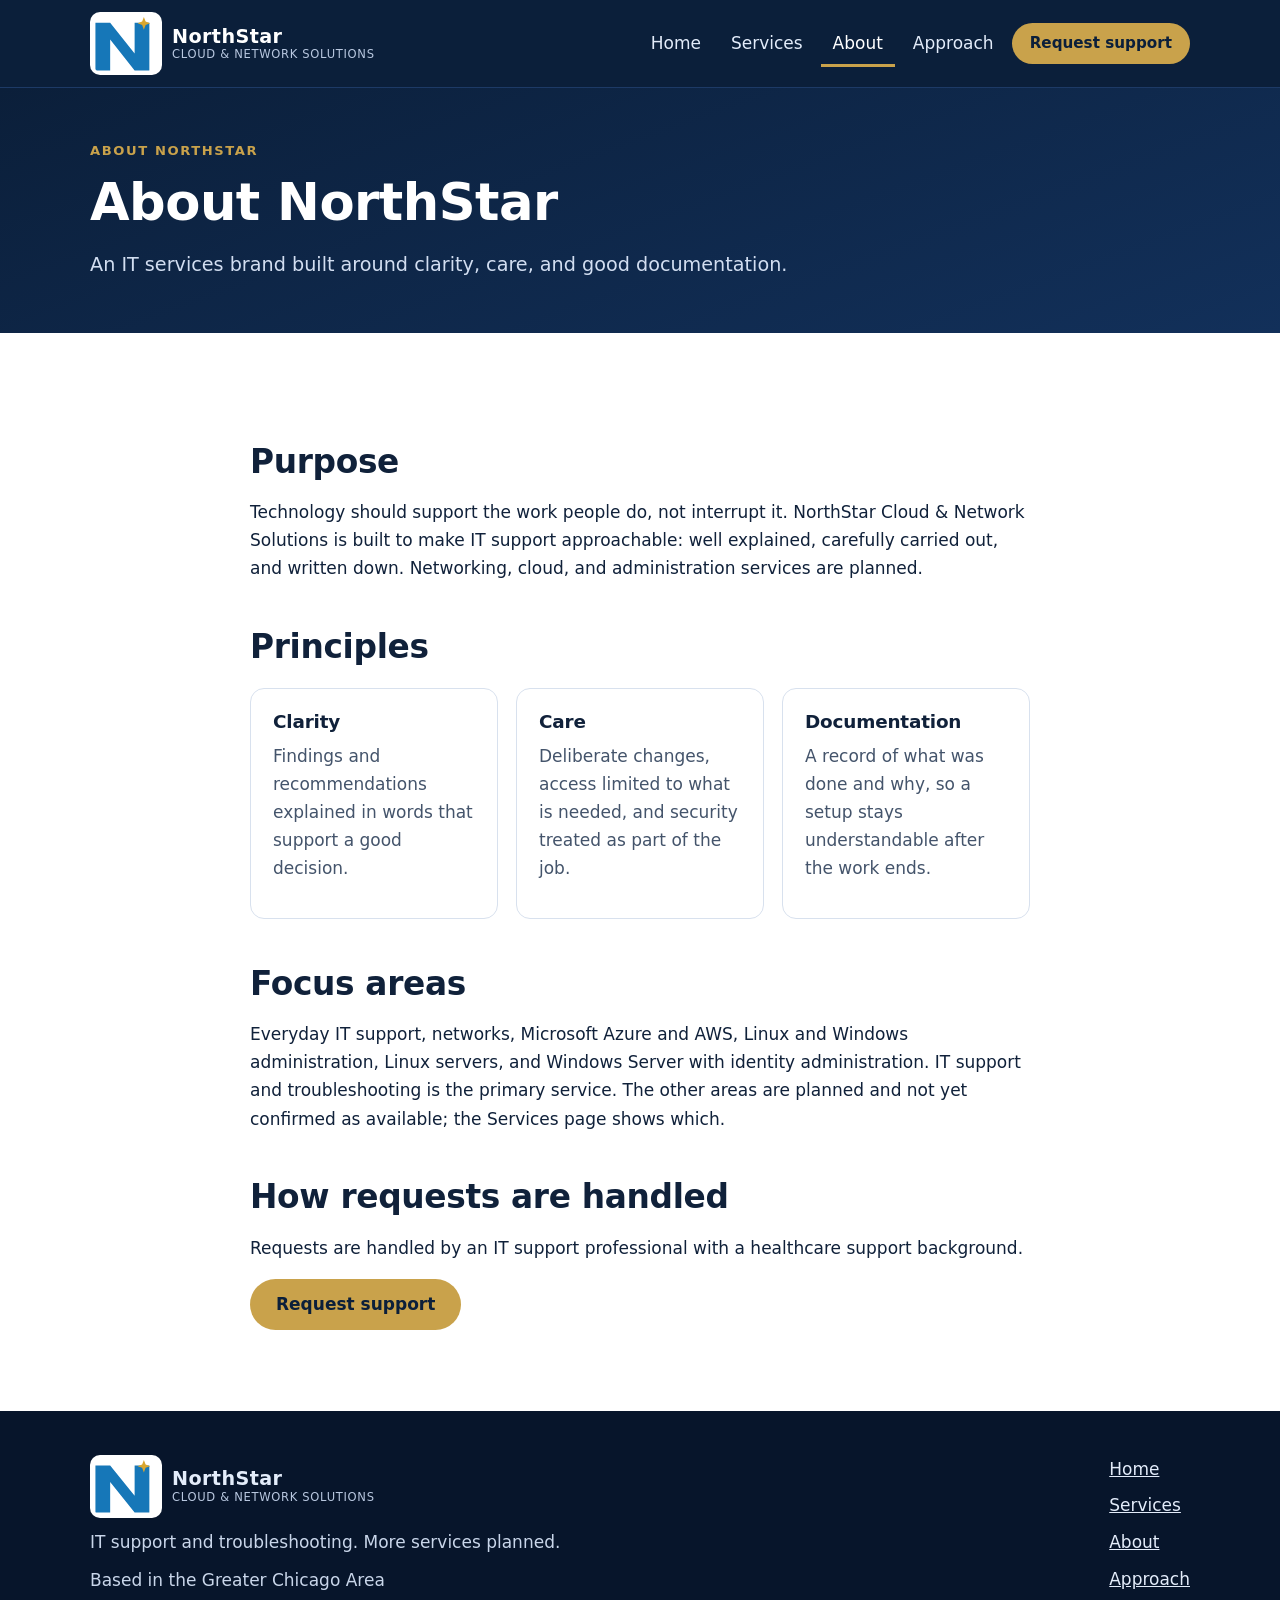
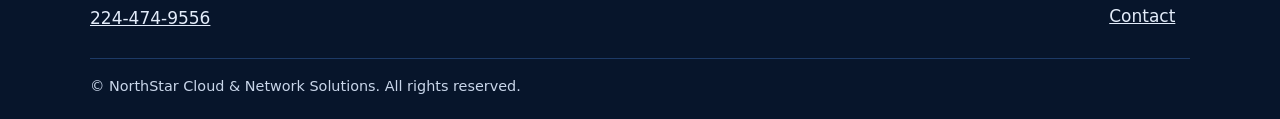
==== about.html @ 83774b37 "Draft NorthStar site: IT support offered, other services planned, call and WhatsApp contact Co-Autho" ====
<!DOCTYPE html>
<html lang="en">
<head>
<meta charset="utf-8">
<meta name="viewport" content="width=device-width, initial-scale=1">
<title>About NorthStar | NorthStar Cloud &amp; Network Solutions</title>
<meta name="description" content="NorthStar is built around clarity, careful changes, and good documentation, starting with IT support and troubleshooting.">
<link rel="canonical" href="https://northstar.jubriladams.com/about.html">
<meta property="og:title" content="About NorthStar | NorthStar Cloud &amp; Network Solutions">
<meta property="og:description" content="NorthStar is built around clarity, careful changes, and good documentation, starting with IT support and troubleshooting.">
<meta property="og:type" content="website">
<meta property="og:url" content="https://northstar.jubriladams.com/about.html">
<meta name="theme-color" content="#0B1F3A">
<link rel="icon" type="image/svg+xml" href="assets/northstar-mark.svg">
<link rel="stylesheet" href="styles.css">
</head>
<body>
<a class="skip" href="#main">Skip to main content</a>
<header class="site-header">
  <div class="wrap bar">
    <a class="brand" href="index.html" aria-label="NorthStar Cloud &amp; Network Solutions home"><img class="logo" src="assets/northstar-mark.svg" alt="" width="72" height="63"><span><b>NorthStar</b><small>Cloud &amp; Network Solutions</small></span></a>
    <nav aria-label="Main"><ul><li><a href="index.html">Home</a></li><li><a href="services.html">Services</a></li><li><a href="about.html" aria-current="page">About</a></li><li><a href="approach.html">Approach</a></li><li><a class="btn btn-gold btn-sm" href="contact.html">Request support</a></li></ul></nav>
  </div>
</header>
<main id="main">

<section class="page-head"><div class="wrap">
  <p class="eyebrow">About NorthStar</p>
  <h1>About NorthStar</h1>
  <p class="lead">An IT services brand built around clarity, care, and good documentation.</p>
</div></section>
<section class="section"><div class="wrap narrow">
  <h2>Purpose</h2>
  <p>Technology should support the work people do, not interrupt it. NorthStar Cloud & Network Solutions is built to make IT support approachable: well explained, carefully carried out, and written down. Networking, cloud, and administration services are planned.</p>
  <h2>Principles</h2>
  <div class="grid3">
    <div class="card"><h3>Clarity</h3><p>Findings and recommendations explained in words that support a good decision.</p></div>
    <div class="card"><h3>Care</h3><p>Deliberate changes, access limited to what is needed, and security treated as part of the job.</p></div>
    <div class="card"><h3>Documentation</h3><p>A record of what was done and why, so a setup stays understandable after the work ends.</p></div>
  </div>
  <h2>Focus areas</h2>
  <p>Everyday IT support, networks, Microsoft Azure and AWS, Linux and Windows administration, Linux servers, and Windows Server with identity administration. IT support and troubleshooting is the primary service. The other areas are planned and not yet confirmed as available; the Services page shows which.</p>
  <h2>How requests are handled</h2>
  <p>Requests are handled by an IT support professional with a healthcare support background.</p>
  <p><a class="btn btn-gold" href="contact.html">Request support</a></p>
</div></section>

</main>
<footer class="site-footer">
  <div class="wrap foot">
    <div><a class="brand" href="index.html"><img class="logo" src="assets/northstar-mark.svg" alt="" width="72" height="63"><span><b>NorthStar</b><small>Cloud &amp; Network Solutions</small></span></a>
    <p>IT support and troubleshooting. More services planned.</p>
    <p>Based in the Greater Chicago Area</p>
    <p><a href="tel:+12244749556">224-474-9556</a></p></div>
    <ul><li><a href="index.html">Home</a></li><li><a href="services.html">Services</a></li><li><a href="about.html">About</a></li><li><a href="approach.html">Approach</a></li><li><a href="contact.html">Contact</a></li></ul>
  </div>
  <div class="wrap legal"><p>&copy; NorthStar Cloud & Network Solutions. All rights reserved.</p></div>
</footer>
</body>
</html>
---- styles.css ----
:root{
  --navy:#0B1F3A; --navy2:#12305A; --blue:#2F6FDB; --blue-d:#1F55B5; --gold:#C9A24B; --gold-d:#8A6A1F;
  --ink:#10213A; --muted:#44546B; --bg:#FFFFFF; --tint:#F2F6FC; --line:#D8E1EE; --card:#FFFFFF;
}
@media (prefers-color-scheme:dark){
  :root{ --ink:#E8EEF8; --muted:#A9B7CC; --bg:#0A1730; --tint:#0E2040; --line:#223A63; --card:#10264A; --blue:#6FA0F5; --blue-d:#9DBCF8; --gold-d:#D9B665; }
}
*{box-sizing:border-box}
html{scroll-behavior:smooth}
body{margin:0;font:17px/1.65 system-ui,-apple-system,"Segoe UI",Roboto,Helvetica,Arial,sans-serif;color:var(--ink);background:var(--bg);-webkit-text-size-adjust:100%}
img,svg{max-width:100%}
a{color:var(--blue-d)}
a:focus-visible,.btn:focus-visible{outline:3px solid var(--gold);outline-offset:3px;border-radius:4px}
.skip{position:absolute;left:-999px;top:8px;background:#fff;color:#000;padding:10px 14px;z-index:20;border-radius:6px}
.skip:focus{left:8px}
.sr{position:absolute;width:1px;height:1px;overflow:hidden;clip:rect(0 0 0 0);white-space:nowrap}
.wrap{width:min(1100px,100% - 40px);margin-inline:auto}
.narrow{width:min(780px,100% - 40px)}
h1,h2,h3{line-height:1.2;margin:0 0 .5em;color:var(--ink);letter-spacing:-.01em}
h1{font-size:clamp(2rem,5.4vw,3.2rem)}
h2{font-size:clamp(1.5rem,3.4vw,2.05rem);margin-top:1.4em}
h3{font-size:1.15rem}
p{margin:0 0 1em}
.eyebrow{font-size:.82rem;font-weight:700;text-transform:uppercase;letter-spacing:.12em;color:var(--gold-d);margin-bottom:.8em}
.lead{font-size:1.2rem;color:var(--muted);max-width:60ch}
.sub{color:var(--muted);max-width:62ch}

/* header */
.site-header{background:var(--navy);position:sticky;top:0;z-index:10;border-bottom:1px solid #1d3a66}
.bar{display:flex;align-items:center;justify-content:space-between;gap:16px;padding:12px 0;flex-wrap:wrap}
.brand{display:flex;align-items:center;gap:10px;text-decoration:none;color:#fff}
.brand span{display:flex;flex-direction:column;line-height:1.15}
.brand b{font-size:1.2rem;letter-spacing:.02em}
.brand small{font-size:.72rem;color:#B9C8E0;letter-spacing:.06em;text-transform:uppercase}
.logo{width:72px;height:63px;flex:none;background:#fff;border-radius:10px;padding:3px 4px;object-fit:contain}
nav ul{list-style:none;margin:0;padding:0;display:flex;gap:6px;align-items:center;flex-wrap:wrap}
nav a{color:#E3ECFA;text-decoration:none;padding:9px 12px;border-radius:8px;font-weight:500;display:inline-block}
nav a:hover{background:#17335F}
nav a[aria-current=page]{color:#fff;box-shadow:inset 0 -3px 0 var(--gold);border-radius:0}
nav a.btn{padding:9px 16px}
nav a.btn[aria-current=page]{box-shadow:none;border-radius:999px}

/* buttons */
.btn{display:inline-block;text-decoration:none;font-weight:700;padding:13px 24px;border-radius:999px;border:2px solid transparent;line-height:1.2;text-align:center}
.btn-sm{padding:9px 16px;font-size:.95rem}
.btn-gold{background:var(--gold);color:#0B1F3A}
.btn-gold:hover{background:#D8B45F}
.btn-ghost{border-color:#7FA2DC;color:#fff}
.btn-ghost:hover{background:#17335F}
.actions{display:flex;gap:12px;flex-wrap:wrap;margin-top:1.4em}

/* hero */
.hero{background:linear-gradient(160deg,var(--navy) 0%,var(--navy2) 100%);color:#fff;padding:72px 0 80px;overflow:hidden}
.hero h1{color:#fff}
.hero .lead{color:#D2DEF1}
.hero .eyebrow{color:var(--gold)}
.hero-grid{display:grid;grid-template-columns:1.25fr .75fr;gap:40px;align-items:center}
.hero-art img{width:100%;max-width:420px;height:auto;display:block;margin-inline:auto;background:#fff;border-radius:20px;padding:10px;box-shadow:0 20px 50px rgba(0,0,0,.35)}
.page-head{background:linear-gradient(160deg,var(--navy) 0%,var(--navy2) 100%);color:#fff;padding:52px 0}
.page-head h1{color:#fff;margin-bottom:.3em}
.page-head .lead{color:#D2DEF1;margin:0}
.page-head .eyebrow{color:var(--gold)}

/* sections */
.section{padding:64px 0}
.tint{background:var(--tint)}
.two{display:grid;grid-template-columns:1fr 1fr;gap:40px;align-items:start}
.stack{display:grid;gap:28px}
.grid4{display:grid;grid-template-columns:repeat(6,1fr);gap:18px;margin-top:28px}
.grid4 .card{grid-column:span 2}
.grid3{display:grid;grid-template-columns:repeat(3,1fr);gap:18px;margin:20px 0 8px}
.grid2{display:grid;grid-template-columns:repeat(2,1fr);gap:18px;margin-top:20px}
.card{background:var(--card);border:1px solid var(--line);border-radius:14px;padding:22px}
.card p{color:var(--muted);margin-bottom:.8em}
.more{font-weight:700;text-decoration:none;border-bottom:2px solid var(--gold)}
.ico{width:46px;height:46px;border-radius:12px;background:var(--navy);color:var(--gold);display:grid;place-items:center;margin-bottom:12px}
.ico svg{width:26px;height:26px}
.ico.big{width:60px;height:60px;border-radius:16px;flex:none}
.ico.big svg{width:32px;height:32px}
.service{display:grid;grid-template-columns:auto 1fr;gap:22px;background:var(--card);border:1px solid var(--line);border-radius:16px;padding:28px;scroll-margin-top:90px}
.service h2{margin-top:0}
.service h3{font-size:1rem;text-transform:uppercase;letter-spacing:.06em;color:var(--muted);margin-top:1.2em}
.who{margin:1em 0 0;padding-top:1em;border-top:1px solid var(--line)}
.ticks{list-style:none;padding:0;margin:0 0 1em}
.ticks li{position:relative;padding-left:28px;margin-bottom:.55em}
.ticks li::before{content:"";position:absolute;left:3px;top:.5em;width:10px;height:10px;background:var(--gold);transform:rotate(45deg)}
.steps{padding-left:1.2em}
.steps li{margin-bottom:.8em}
.note{background:var(--card);border:1px solid var(--line);border-left:5px solid var(--gold);border-radius:12px;padding:22px}
.note h3{margin-top:0}
.process{list-style:none;counter-reset:s;padding:0;display:grid;grid-template-columns:repeat(3,1fr);gap:18px}
.process li{counter-increment:s;background:var(--card);border:1px solid var(--line);border-radius:14px;padding:22px;position:relative}
.process li::before{content:counter(s);display:grid;place-items:center;width:34px;height:34px;border-radius:50%;background:var(--navy);color:var(--gold);font-weight:700;margin-bottom:10px}
.process p{color:var(--muted);margin:0}
.callout{background:#FFF7E0;color:#3B2F0B;border:1px solid #E5CF8F;border-left:5px solid var(--gold);border-radius:10px;padding:16px 18px}
@media (prefers-color-scheme:dark){.callout{background:#2A2410;color:#F3E6B8;border-color:#5C4D1C}}
.badge{display:inline-block;font-size:.75rem;font-weight:700;letter-spacing:.06em;text-transform:uppercase;background:var(--tint);color:var(--gold-d);border:1px solid var(--line);border-radius:999px;padding:3px 10px;margin-bottom:10px}
.meta{font-size:.9rem}
.cta-band{background:var(--navy);color:#fff;text-align:center;padding:60px 0}
.cta-band h2{color:#fff;margin-top:0}
.cta-band p{color:#D2DEF1}

/* contact */
.contact-list{list-style:none;padding:0;margin:0 0 1.2em;display:grid;gap:10px}
.contact-list li{background:var(--card);border:1px solid var(--line);border-radius:12px;padding:14px 18px;display:flex;gap:16px;flex-wrap:wrap}
.contact-list b{min-width:110px;color:var(--muted);font-weight:600}
.contact-list a,.contact-list span{font-weight:600;overflow-wrap:anywhere}
.pending{border:2px dashed var(--line);border-radius:12px;padding:18px;color:var(--muted);background:var(--tint)}
.fine{font-size:.92rem;color:var(--muted)}

/* footer */
.site-footer{background:#07152B;color:#C9D6EA;padding:44px 0 20px}
.site-footer a{color:#E3ECFA}
.foot{display:flex;justify-content:space-between;gap:30px;flex-wrap:wrap}
.foot ul{list-style:none;padding:0;margin:0;display:grid;gap:6px}
.foot p{margin:.6em 0 0}
.legal{border-top:1px solid #1d3a66;margin-top:26px;padding-top:16px;font-size:.9rem}
.legal p{margin:0}

@media (max-width:900px){
  .grid4{grid-template-columns:repeat(2,1fr)}
  .grid4 .card{grid-column:span 1}
  .process{grid-template-columns:repeat(2,1fr)}
  .grid3{grid-template-columns:1fr}
}
@media (max-width:720px){
  body{font-size:16.5px}
  .hero{padding:48px 0 56px}
  .hero-grid,.two,.grid2{grid-template-columns:1fr}
  .hero-art img{max-width:300px;margin-top:8px}
  .grid4{grid-template-columns:1fr}
  .process{grid-template-columns:1fr}
  .service{grid-template-columns:1fr;padding:22px}
  .section{padding:48px 0}
  .bar{flex-direction:column;align-items:flex-start}
  nav a{padding:10px 10px}
  .btn{width:100%}
  nav a.btn{width:auto}
  .actions .btn{width:100%}
}
@media (prefers-reduced-motion:reduce){html{scroll-behavior:auto}}
@media print{.site-header,.cta-band,.skip{display:none}}

.badge-ready{background:#FFF1CC;color:#5A4100;border-color:#E5CF8F}
.draft{border:2px dashed var(--gold);background:var(--tint);color:var(--ink);border-radius:12px;padding:14px 16px;margin:0 0 1em}
.draft-tag{display:block;font-size:.72rem;font-weight:700;letter-spacing:.1em;text-transform:uppercase;color:var(--gold-d);margin-bottom:4px}
.card .badge{margin-bottom:12px}
.service .badge{margin-bottom:6px}
.stack .callout{margin-bottom:0}
@media (max-width:720px){.logo{width:64px;height:56px}}

.contact-card{background:var(--card);border:1px solid var(--line);border-left:5px solid var(--gold);border-radius:14px;padding:22px;margin-bottom:1em}
.contact-card .label{font-size:.8rem;font-weight:700;letter-spacing:.1em;text-transform:uppercase;color:var(--gold-d);margin:0 0 4px}
.contact-card .num{font-size:1.9rem;font-weight:700;margin:0 0 .6em}
.contact-card .num a{color:var(--ink);text-decoration:none}
.btn-outline{border-color:var(--blue-d);color:var(--blue-d)}
.btn-outline:hover{background:var(--tint)}
.actions.center{justify-content:center}
.site-footer .foot p a{color:#E3ECFA}

.contact-card .num.small{font-size:1.15rem;overflow-wrap:anywhere}
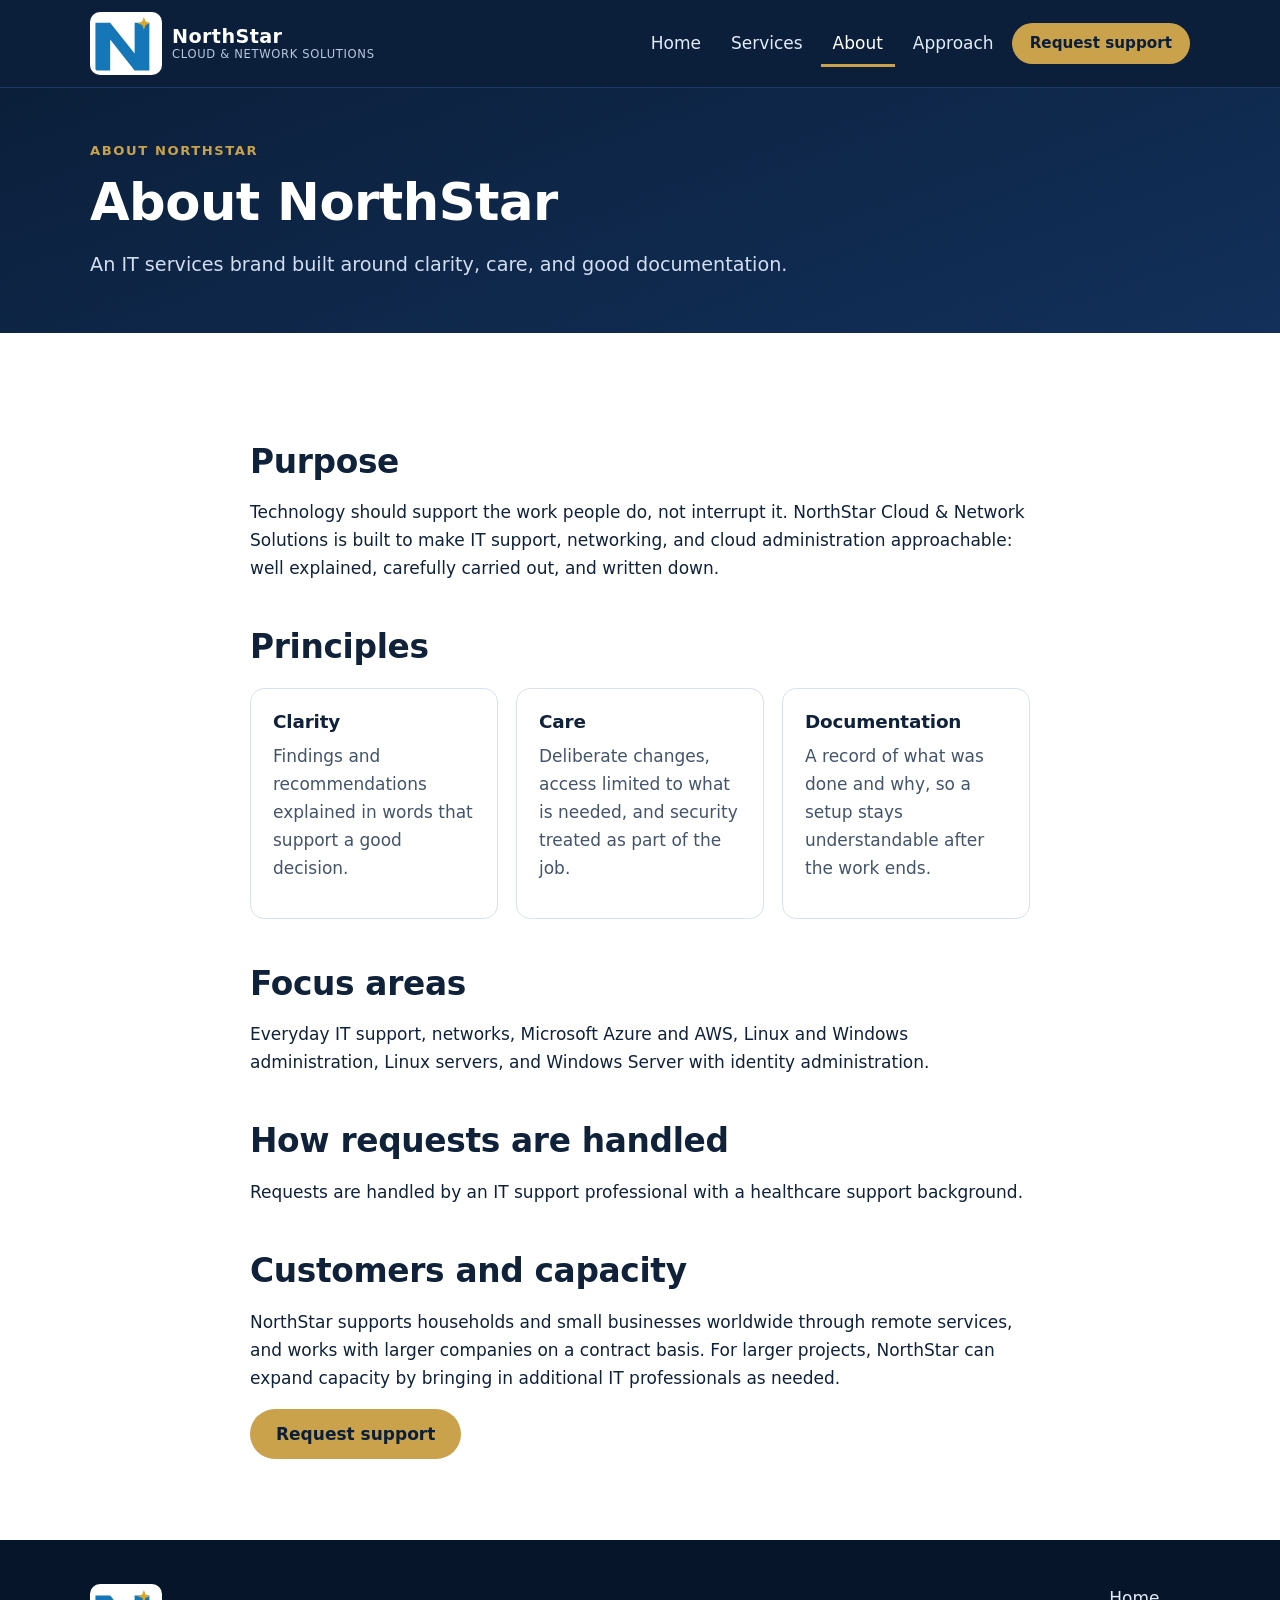
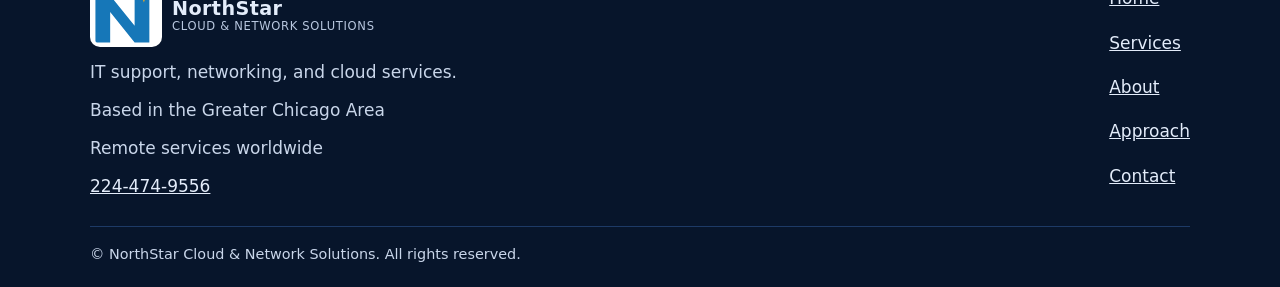
==== commit 221c9c5f: "Reflect confirmed customers, remote services, and offered service areas Co-Authored-By: Claude Sonne" ====
--- a/about.html
+++ b/about.html
@@ -4,10 +4,10 @@
 <meta charset="utf-8">
 <meta name="viewport" content="width=device-width, initial-scale=1">
 <title>About NorthStar | NorthStar Cloud &amp; Network Solutions</title>
-<meta name="description" content="NorthStar is built around clarity, careful changes, and good documentation, starting with IT support and troubleshooting.">
+<meta name="description" content="NorthStar is built around clarity, careful changes, and good documentation for IT support, networking, and cloud work.">
 <link rel="canonical" href="https://northstar.jubriladams.com/about.html">
 <meta property="og:title" content="About NorthStar | NorthStar Cloud &amp; Network Solutions">
-<meta property="og:description" content="NorthStar is built around clarity, careful changes, and good documentation, starting with IT support and troubleshooting.">
+<meta property="og:description" content="NorthStar is built around clarity, careful changes, and good documentation for IT support, networking, and cloud work.">
 <meta property="og:type" content="website">
 <meta property="og:url" content="https://northstar.jubriladams.com/about.html">
 <meta name="theme-color" content="#0B1F3A">
@@ -31,7 +31,7 @@
 </div></section>
 <section class="section"><div class="wrap narrow">
   <h2>Purpose</h2>
-  <p>Technology should support the work people do, not interrupt it. NorthStar Cloud & Network Solutions is built to make IT support approachable: well explained, carefully carried out, and written down. Networking, cloud, and administration services are planned.</p>
+  <p>Technology should support the work people do, not interrupt it. NorthStar Cloud & Network Solutions is built to make IT support, networking, and cloud administration approachable: well explained, carefully carried out, and written down.</p>
   <h2>Principles</h2>
   <div class="grid3">
     <div class="card"><h3>Clarity</h3><p>Findings and recommendations explained in words that support a good decision.</p></div>
@@ -39,9 +39,11 @@
     <div class="card"><h3>Documentation</h3><p>A record of what was done and why, so a setup stays understandable after the work ends.</p></div>
   </div>
   <h2>Focus areas</h2>
-  <p>Everyday IT support, networks, Microsoft Azure and AWS, Linux and Windows administration, Linux servers, and Windows Server with identity administration. IT support and troubleshooting is the primary service. The other areas are planned and not yet confirmed as available; the Services page shows which.</p>
+  <p>Everyday IT support, networks, Microsoft Azure and AWS, Linux and Windows administration, Linux servers, and Windows Server with identity administration.</p>
   <h2>How requests are handled</h2>
   <p>Requests are handled by an IT support professional with a healthcare support background.</p>
+  <h2>Customers and capacity</h2>
+  <p>NorthStar supports households and small businesses worldwide through remote services, and works with larger companies on a contract basis. For larger projects, NorthStar can expand capacity by bringing in additional IT professionals as needed.</p>
   <p><a class="btn btn-gold" href="contact.html">Request support</a></p>
 </div></section>
 
@@ -49,8 +51,9 @@
 <footer class="site-footer">
   <div class="wrap foot">
     <div><a class="brand" href="index.html"><img class="logo" src="assets/northstar-mark.svg" alt="" width="72" height="63"><span><b>NorthStar</b><small>Cloud &amp; Network Solutions</small></span></a>
-    <p>IT support and troubleshooting. More services planned.</p>
+    <p>IT support, networking, and cloud services.</p>
     <p>Based in the Greater Chicago Area</p>
+    <p>Remote services worldwide</p>
     <p><a href="tel:+12244749556">224-474-9556</a></p></div>
     <ul><li><a href="index.html">Home</a></li><li><a href="services.html">Services</a></li><li><a href="about.html">About</a></li><li><a href="approach.html">Approach</a></li><li><a href="contact.html">Contact</a></li></ul>
   </div>
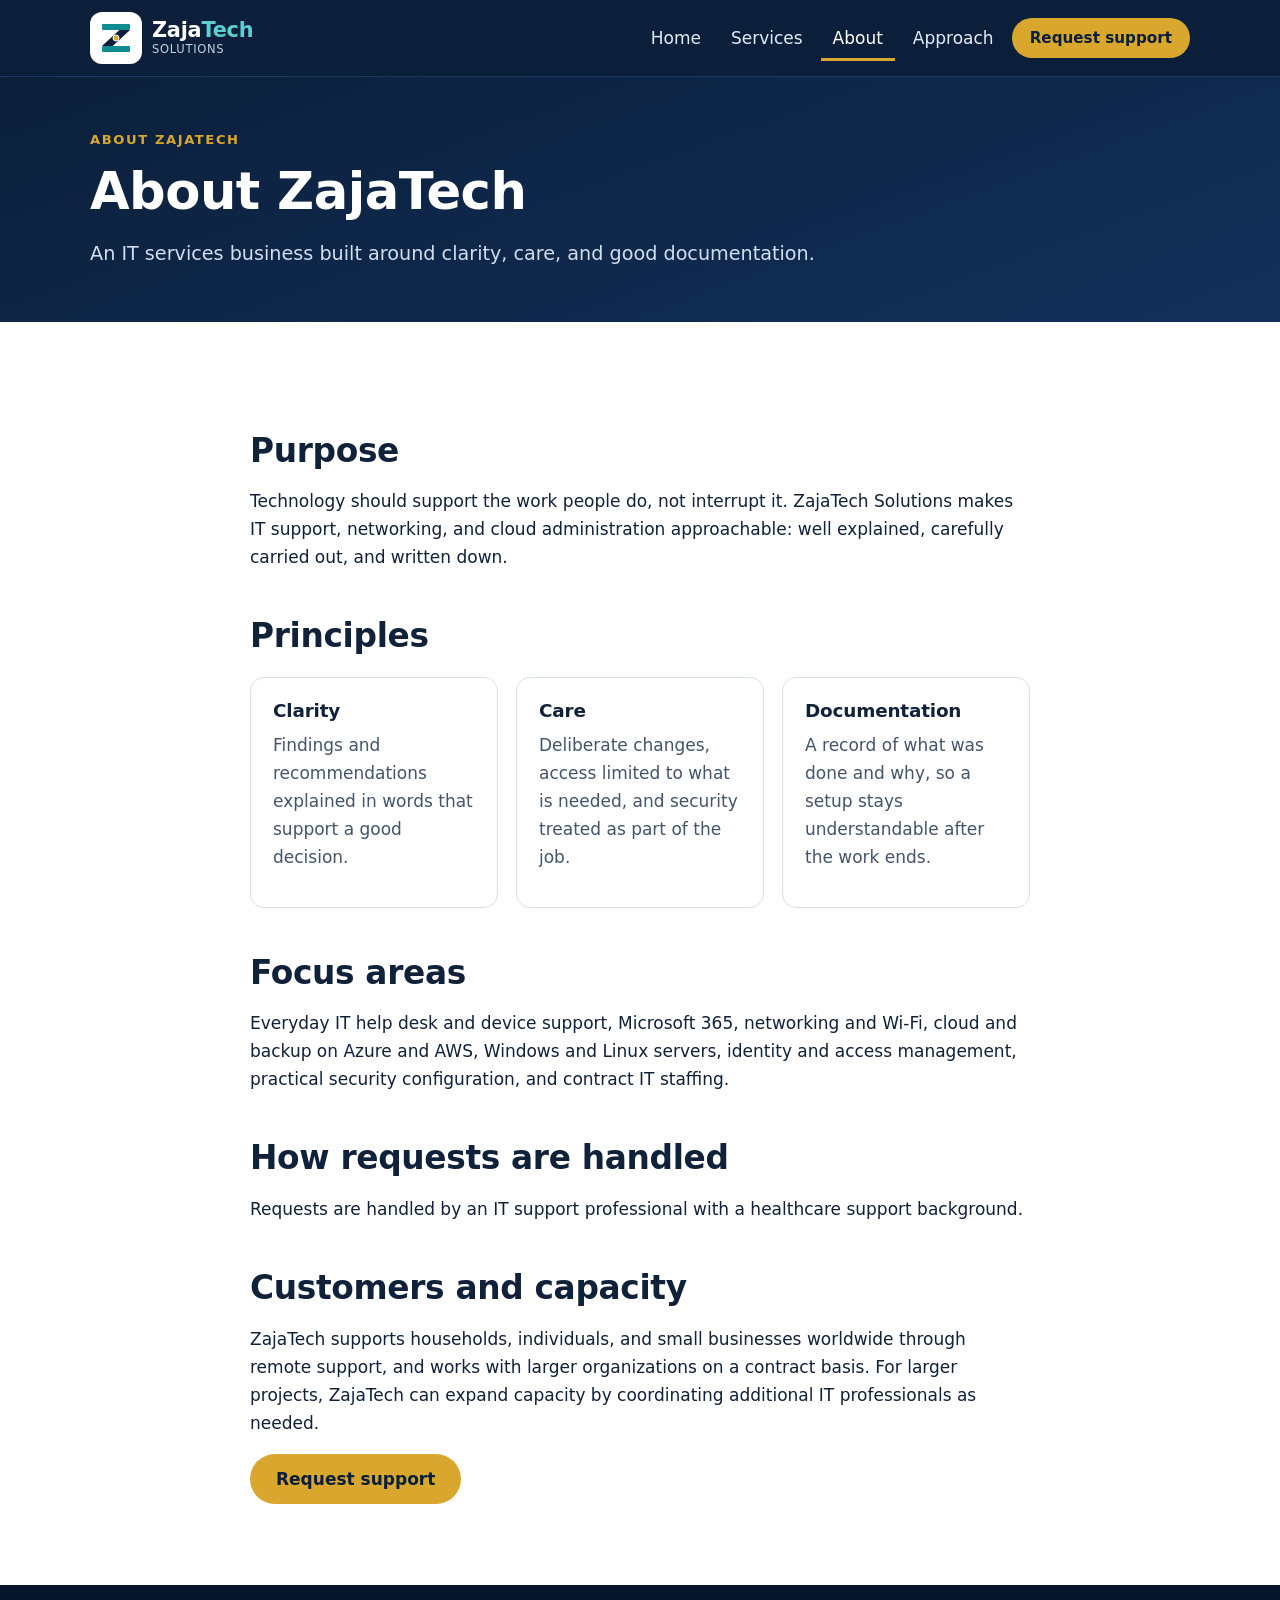
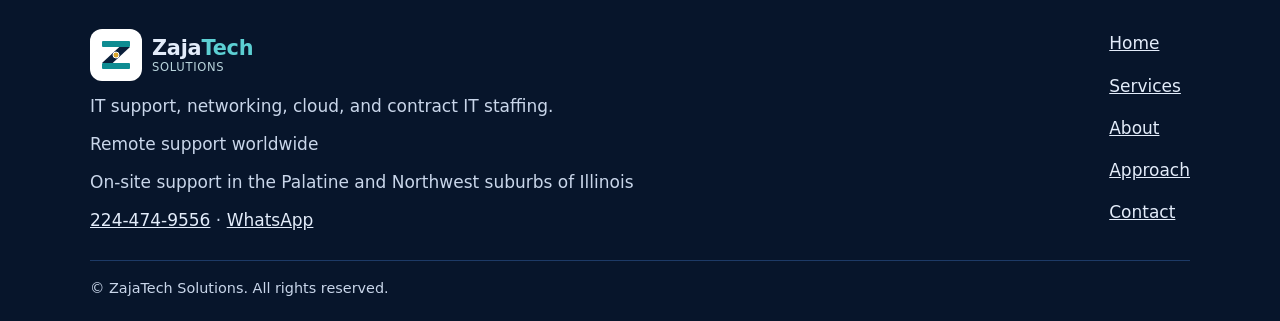
==== commit a7eb26e6: "Rebrand site to ZajaTech Solutions New navy, teal, and gold Z logo, mark, and favicon as editable SV" ====
--- a/about.html
+++ b/about.html
@@ -3,35 +3,33 @@
 <head>
 <meta charset="utf-8">
 <meta name="viewport" content="width=device-width, initial-scale=1">
-<title>About NorthStar | NorthStar Cloud &amp; Network Solutions</title>
-<meta name="description" content="NorthStar is built around clarity, careful changes, and good documentation for IT support, networking, and cloud work.">
-<link rel="canonical" href="https://northstar.jubriladams.com/about.html">
-<meta property="og:title" content="About NorthStar | NorthStar Cloud &amp; Network Solutions">
-<meta property="og:description" content="NorthStar is built around clarity, careful changes, and good documentation for IT support, networking, and cloud work.">
+<title>About ZajaTech | ZajaTech Solutions</title>
+<meta name="description" content="ZajaTech Solutions is built around clarity, careful changes, and good documentation for IT support, networking, and cloud work.">
+<meta property="og:title" content="About ZajaTech | ZajaTech Solutions">
+<meta property="og:description" content="ZajaTech Solutions is built around clarity, careful changes, and good documentation for IT support, networking, and cloud work.">
 <meta property="og:type" content="website">
-<meta property="og:url" content="https://northstar.jubriladams.com/about.html">
 <meta name="theme-color" content="#0B1F3A">
-<link rel="icon" type="image/svg+xml" href="assets/northstar-mark.svg">
+<link rel="icon" type="image/svg+xml" href="assets/zajatech-favicon.svg">
 <link rel="stylesheet" href="styles.css">
 </head>
 <body>
 <a class="skip" href="#main">Skip to main content</a>
 <header class="site-header">
   <div class="wrap bar">
-    <a class="brand" href="index.html" aria-label="NorthStar Cloud &amp; Network Solutions home"><img class="logo" src="assets/northstar-mark.svg" alt="" width="72" height="63"><span><b>NorthStar</b><small>Cloud &amp; Network Solutions</small></span></a>
+    <a class="brand" href="index.html" aria-label="ZajaTech Solutions home"><img class="logo" src="assets/zajatech-mark.svg" alt="" width="52" height="52"><span><b>Zaja<span>Tech</span></b><small>Solutions</small></span></a>
     <nav aria-label="Main"><ul><li><a href="index.html">Home</a></li><li><a href="services.html">Services</a></li><li><a href="about.html" aria-current="page">About</a></li><li><a href="approach.html">Approach</a></li><li><a class="btn btn-gold btn-sm" href="contact.html">Request support</a></li></ul></nav>
   </div>
 </header>
 <main id="main">
 
 <section class="page-head"><div class="wrap">
-  <p class="eyebrow">About NorthStar</p>
-  <h1>About NorthStar</h1>
-  <p class="lead">An IT services brand built around clarity, care, and good documentation.</p>
+  <p class="eyebrow">About ZajaTech</p>
+  <h1>About ZajaTech</h1>
+  <p class="lead">An IT services business built around clarity, care, and good documentation.</p>
 </div></section>
 <section class="section"><div class="wrap narrow">
   <h2>Purpose</h2>
-  <p>Technology should support the work people do, not interrupt it. NorthStar Cloud & Network Solutions is built to make IT support, networking, and cloud administration approachable: well explained, carefully carried out, and written down.</p>
+  <p>Technology should support the work people do, not interrupt it. ZajaTech Solutions makes IT support, networking, and cloud administration approachable: well explained, carefully carried out, and written down.</p>
   <h2>Principles</h2>
   <div class="grid3">
     <div class="card"><h3>Clarity</h3><p>Findings and recommendations explained in words that support a good decision.</p></div>
@@ -39,25 +37,25 @@
     <div class="card"><h3>Documentation</h3><p>A record of what was done and why, so a setup stays understandable after the work ends.</p></div>
   </div>
   <h2>Focus areas</h2>
-  <p>Everyday IT support, networks, Microsoft Azure and AWS, Linux and Windows administration, Linux servers, and Windows Server with identity administration.</p>
+  <p>Everyday IT help desk and device support, Microsoft 365, networking and Wi-Fi, cloud and backup on Azure and AWS, Windows and Linux servers, identity and access management, practical security configuration, and contract IT staffing.</p>
   <h2>How requests are handled</h2>
   <p>Requests are handled by an IT support professional with a healthcare support background.</p>
   <h2>Customers and capacity</h2>
-  <p>NorthStar supports households and small businesses worldwide through remote services, and works with larger companies on a contract basis. For larger projects, NorthStar can expand capacity by bringing in additional IT professionals as needed.</p>
+  <p>ZajaTech supports households, individuals, and small businesses worldwide through remote support, and works with larger organizations on a contract basis. For larger projects, ZajaTech can expand capacity by coordinating additional IT professionals as needed.</p>
   <p><a class="btn btn-gold" href="contact.html">Request support</a></p>
 </div></section>
 
 </main>
 <footer class="site-footer">
   <div class="wrap foot">
-    <div><a class="brand" href="index.html"><img class="logo" src="assets/northstar-mark.svg" alt="" width="72" height="63"><span><b>NorthStar</b><small>Cloud &amp; Network Solutions</small></span></a>
-    <p>IT support, networking, and cloud services.</p>
-    <p>Based in the Greater Chicago Area</p>
-    <p>Remote services worldwide</p>
-    <p><a href="tel:+12244749556">224-474-9556</a></p></div>
+    <div><a class="brand" href="index.html"><img class="logo" src="assets/zajatech-mark.svg" alt="" width="52" height="52"><span><b>Zaja<span>Tech</span></b><small>Solutions</small></span></a>
+    <p>IT support, networking, cloud, and contract IT staffing.</p>
+    <p>Remote support worldwide</p>
+    <p>On-site support in the Palatine and Northwest suburbs of Illinois</p>
+    <p><a href="tel:+12244749556">224-474-9556</a> &middot; <a href="https://wa.me/12244749556" rel="noopener">WhatsApp</a></p></div>
     <ul><li><a href="index.html">Home</a></li><li><a href="services.html">Services</a></li><li><a href="about.html">About</a></li><li><a href="approach.html">Approach</a></li><li><a href="contact.html">Contact</a></li></ul>
   </div>
-  <div class="wrap legal"><p>&copy; NorthStar Cloud & Network Solutions. All rights reserved.</p></div>
+  <div class="wrap legal"><p>&copy; ZajaTech Solutions. All rights reserved.</p></div>
 </footer>
 </body>
 </html>
--- a/styles.css
+++ b/styles.css
@@ -1,9 +1,9 @@
 :root{
-  --navy:#0B1F3A; --navy2:#12305A; --blue:#2F6FDB; --blue-d:#1F55B5; --gold:#C9A24B; --gold-d:#8A6A1F;
+  --navy:#0B1F3A; --navy2:#12305A; --blue:#0E8C92; --blue-d:#0A6F74; --teal-l:#5CCFD3; --gold:#D9A62E; --gold-d:#8A6A1F;
   --ink:#10213A; --muted:#44546B; --bg:#FFFFFF; --tint:#F2F6FC; --line:#D8E1EE; --card:#FFFFFF;
 }
 @media (prefers-color-scheme:dark){
-  :root{ --ink:#E8EEF8; --muted:#A9B7CC; --bg:#0A1730; --tint:#0E2040; --line:#223A63; --card:#10264A; --blue:#6FA0F5; --blue-d:#9DBCF8; --gold-d:#D9B665; }
+  :root{ --ink:#E8EEF8; --muted:#A9B7CC; --bg:#0A1730; --tint:#0E2040; --line:#223A63; --card:#10264A; --blue:#2DC4C9; --blue-d:#5CCFD3; --gold-d:#D9B665; }
 }
 *{box-sizing:border-box}
 html{scroll-behavior:smooth}
@@ -30,9 +30,10 @@
 .bar{display:flex;align-items:center;justify-content:space-between;gap:16px;padding:12px 0;flex-wrap:wrap}
 .brand{display:flex;align-items:center;gap:10px;text-decoration:none;color:#fff}
 .brand span{display:flex;flex-direction:column;line-height:1.15}
-.brand b{font-size:1.2rem;letter-spacing:.02em}
-.brand small{font-size:.72rem;color:#B9C8E0;letter-spacing:.06em;text-transform:uppercase}
-.logo{width:72px;height:63px;flex:none;background:#fff;border-radius:10px;padding:3px 4px;object-fit:contain}
+.brand b{font-size:1.3rem;letter-spacing:-.01em}
+.brand b span{color:var(--teal-l)}
+.brand small{font-size:.72rem;color:#B9D4DC;letter-spacing:.06em;text-transform:uppercase}
+.logo{width:52px;height:52px;flex:none;background:#fff;border-radius:12px;padding:6px;object-fit:contain}
 nav ul{list-style:none;margin:0;padding:0;display:flex;gap:6px;align-items:center;flex-wrap:wrap}
 nav a{color:#E3ECFA;text-decoration:none;padding:9px 12px;border-radius:8px;font-weight:500;display:inline-block}
 nav a:hover{background:#17335F}
@@ -45,7 +46,7 @@
 .btn-sm{padding:9px 16px;font-size:.95rem}
 .btn-gold{background:var(--gold);color:#0B1F3A}
 .btn-gold:hover{background:#D8B45F}
-.btn-ghost{border-color:#7FA2DC;color:#fff}
+.btn-ghost{border-color:#6FC4C8;color:#fff}
 .btn-ghost:hover{background:#17335F}
 .actions{display:flex;gap:12px;flex-wrap:wrap;margin-top:1.4em}
 
@@ -55,7 +56,7 @@
 .hero .lead{color:#D2DEF1}
 .hero .eyebrow{color:var(--gold)}
 .hero-grid{display:grid;grid-template-columns:1.25fr .75fr;gap:40px;align-items:center}
-.hero-art img{width:100%;max-width:420px;height:auto;display:block;margin-inline:auto;background:#fff;border-radius:20px;padding:10px;box-shadow:0 20px 50px rgba(0,0,0,.35)}
+.hero-art img{width:100%;max-width:380px;height:auto;display:block;margin-inline:auto;background:#fff;border-radius:20px;padding:10px;box-shadow:0 20px 50px rgba(0,0,0,.35)}
 .page-head{background:linear-gradient(160deg,var(--navy) 0%,var(--navy2) 100%);color:#fff;padding:52px 0}
 .page-head h1{color:#fff;margin-bottom:.3em}
 .page-head .lead{color:#D2DEF1;margin:0}
@@ -66,8 +67,7 @@
 .tint{background:var(--tint)}
 .two{display:grid;grid-template-columns:1fr 1fr;gap:40px;align-items:start}
 .stack{display:grid;gap:28px}
-.grid4{display:grid;grid-template-columns:repeat(6,1fr);gap:18px;margin-top:28px}
-.grid4 .card{grid-column:span 2}
+.grid4{display:grid;grid-template-columns:repeat(4,1fr);gap:18px;margin-top:28px}
 .grid3{display:grid;grid-template-columns:repeat(3,1fr);gap:18px;margin:20px 0 8px}
 .grid2{display:grid;grid-template-columns:repeat(2,1fr);gap:18px;margin-top:20px}
 .card{background:var(--card);border:1px solid var(--line);border-radius:14px;padding:22px}
@@ -119,7 +119,6 @@
 
 @media (max-width:900px){
   .grid4{grid-template-columns:repeat(2,1fr)}
-  .grid4 .card{grid-column:span 1}
   .process{grid-template-columns:repeat(2,1fr)}
   .grid3{grid-template-columns:1fr}
 }
@@ -147,7 +146,7 @@
 .card .badge{margin-bottom:12px}
 .service .badge{margin-bottom:6px}
 .stack .callout{margin-bottom:0}
-@media (max-width:720px){.logo{width:64px;height:56px}}
+@media (max-width:720px){.logo{width:46px;height:46px;padding:5px}}
 
 .contact-card{background:var(--card);border:1px solid var(--line);border-left:5px solid var(--gold);border-radius:14px;padding:22px;margin-bottom:1em}
 .contact-card .label{font-size:.8rem;font-weight:700;letter-spacing:.1em;text-transform:uppercase;color:var(--gold-d);margin:0 0 4px}
@@ -159,3 +158,11 @@
 .site-footer .foot p a{color:#E3ECFA}
 
 .contact-card .num.small{font-size:1.15rem;overflow-wrap:anywhere}
+
+.btn-gold:hover{background:#E6B84A}
+.brand b{font-weight:800}
+.hero .btn-ghost,.cta-band .btn-ghost{color:#fff}
+.tint2{background:var(--tint)}
+
+.brand b span{display:inline;flex-direction:row}
+.brand b{white-space:nowrap}
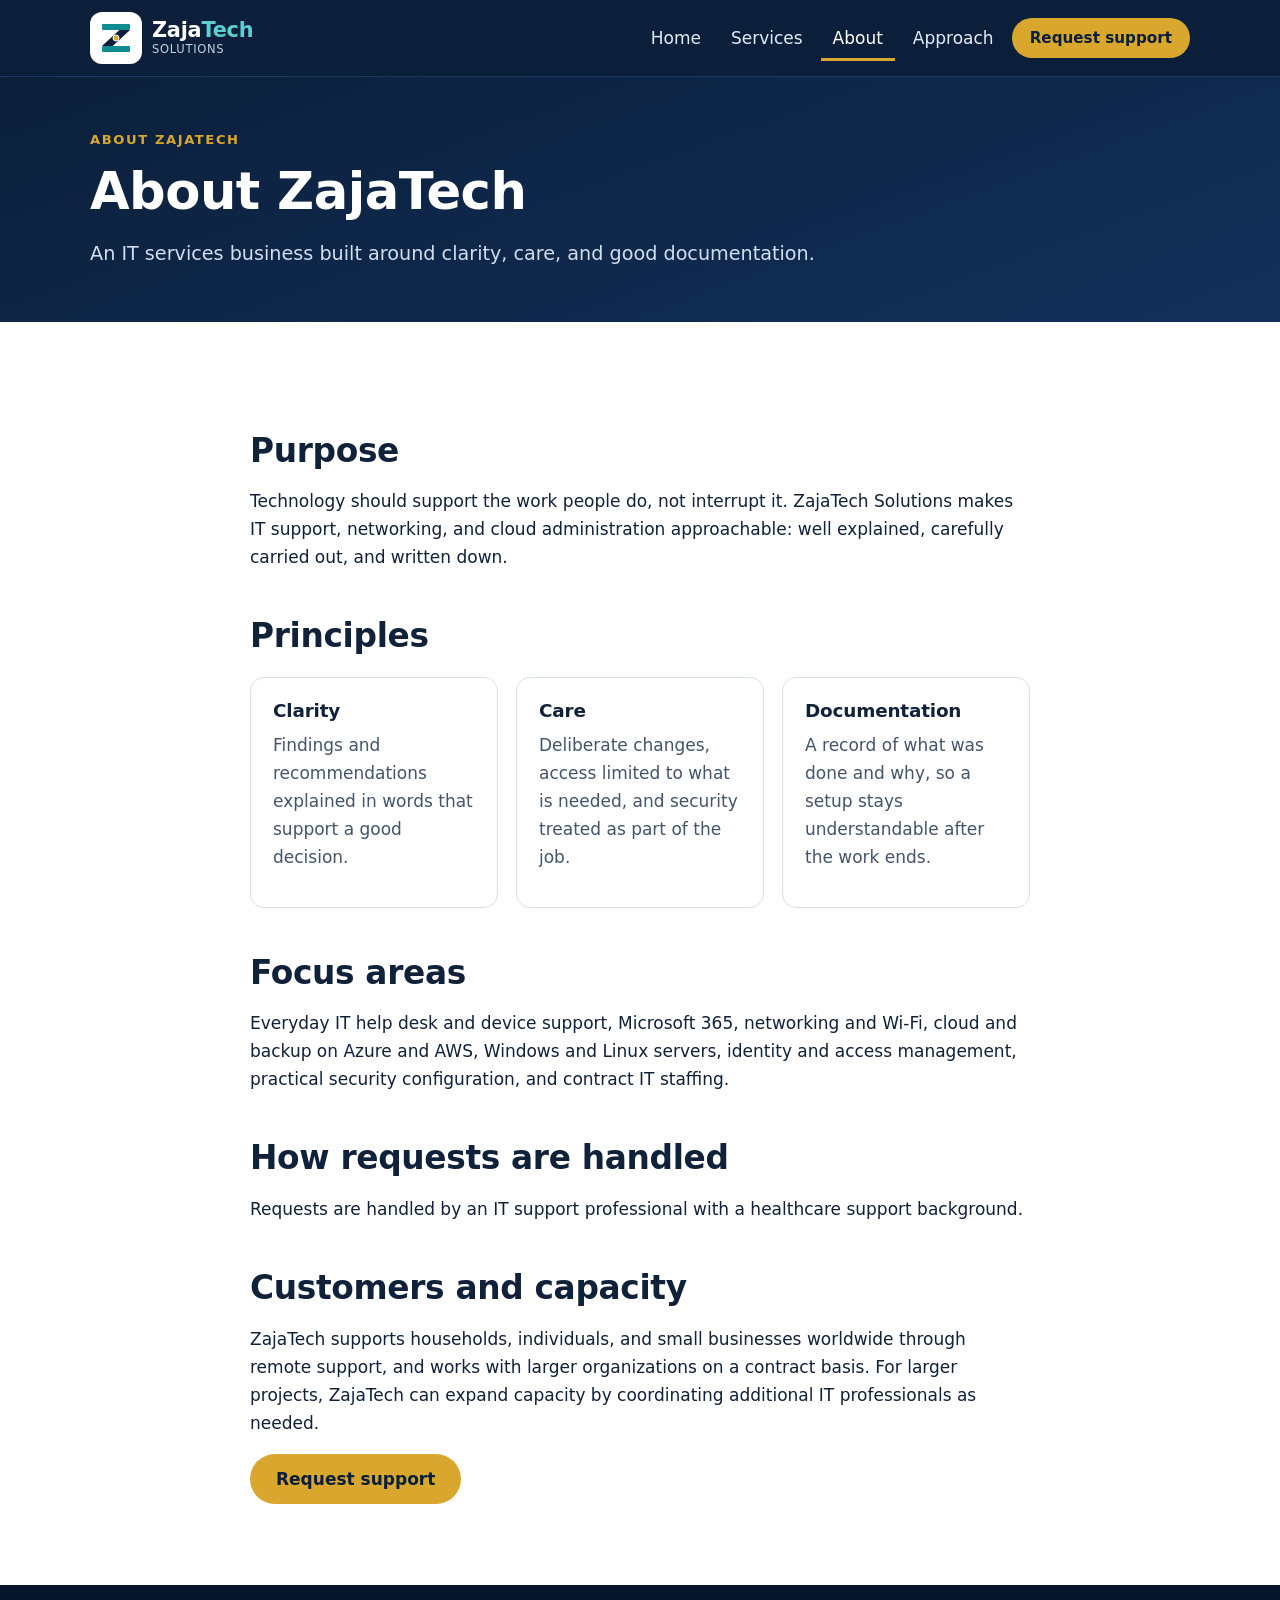
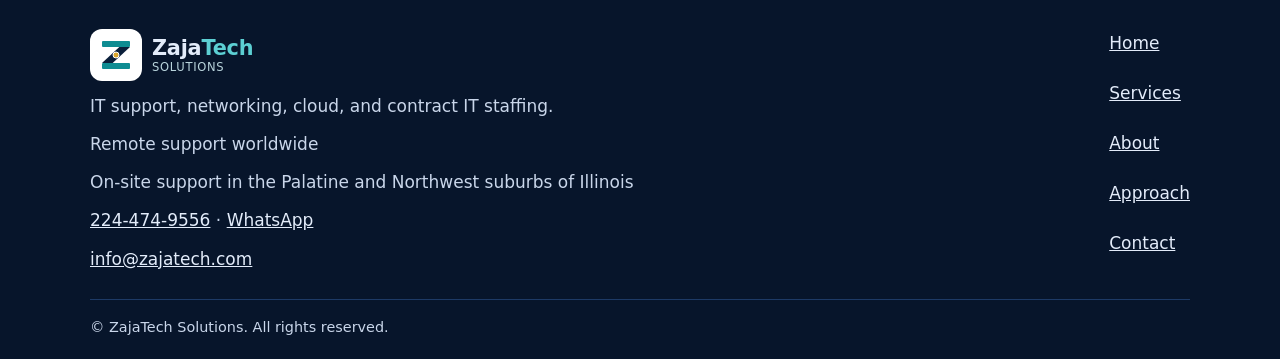
==== commit e62a1708: "Add business email info@zajatech.com Co-Authored-By: Claude Sonnet 5.5 <noreply@anthropic.com> Claud" ====
--- a/about.html
+++ b/about.html
@@ -52,7 +52,8 @@
     <p>IT support, networking, cloud, and contract IT staffing.</p>
     <p>Remote support worldwide</p>
     <p>On-site support in the Palatine and Northwest suburbs of Illinois</p>
-    <p><a href="tel:+12244749556">224-474-9556</a> &middot; <a href="https://wa.me/12244749556" rel="noopener">WhatsApp</a></p></div>
+    <p><a href="tel:+12244749556">224-474-9556</a> &middot; <a href="https://wa.me/12244749556" rel="noopener">WhatsApp</a></p>
+    <p><a href="mailto:info@zajatech.com">info@zajatech.com</a></p></div>
     <ul><li><a href="index.html">Home</a></li><li><a href="services.html">Services</a></li><li><a href="about.html">About</a></li><li><a href="approach.html">Approach</a></li><li><a href="contact.html">Contact</a></li></ul>
   </div>
   <div class="wrap legal"><p>&copy; ZajaTech Solutions. All rights reserved.</p></div>
